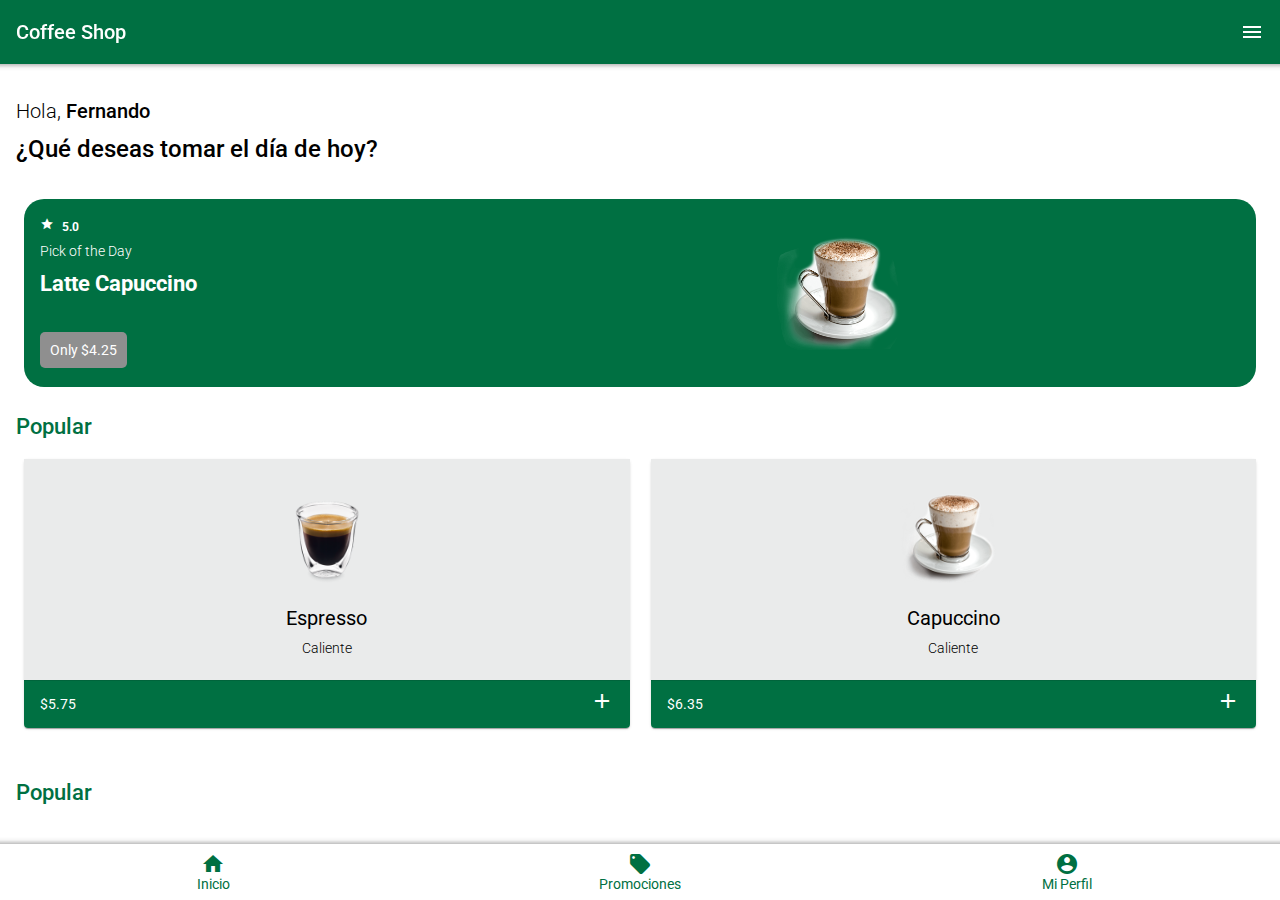
==== index.html @ 2dcdbfab "Start" ====
<!doctype html>
<html>
<head>
<meta charset="utf-8">
<meta name="viewport" content="width=device-width, initial-scale=1.0">
<title>CoffeeAPP</title>
<link href="css/framework7.bundle.min.css" rel="stylesheet">
<link href="https://fonts.googleapis.com/icon?family=Material+Icons" rel="stylesheet">
<link href="css/style.css" rel="stylesheet">
</head>

<body>
	
	<div id="app">

      <!-- Your main view, should have "view-main" class -->
      <section class="view view-main view-init">
        
        
        <section class="panel panel-left panel-cover">
        	<div class="panel-top">
        		Menú
        	</div>
        	
        	<div class="list list-menu media-list">
        		<ul>
        			<li>
					  <a href="/home/" class="item-link item-content panel-close">
						<div class="item-media">
							<i class="material-icons">home</i>
						</div>
						<div class="item-inner">
						  <h4 class="item-title">Inicio</h4>
						</div>
					  </a>
					</li>
       	
       				<li>
					  <a href="#" class="item-link item-content panel-close">
						<div class="item-media">
							<i class="material-icons">local_offer</i>
						</div>
						<div class="item-inner">
						  <h4 class="item-title">Promociones</h4>
						</div>
					  </a>
					</li>
       				
       				<li>
					  <a href="#" class="item-link item-content panel-close">
						<div class="item-media">
							<i class="material-icons">account_circle</i>
						</div>
						<div class="item-inner">
						  <h4 class="item-title">Mi Perfil</h4>
						</div>
					  </a>
					</li>
        		</ul>
        	</div>
        </section>
        
        
        <!-- Initial Page, "data-name" contains page name -->
        <div data-name="home" class="page">

          <!-- Top Navbar -->
          <nav class="navbar">
            <div class="navbar-bg"></div>
            <div class="navbar-inner">
             	<div class="left"></div>
              	<div class="title">Coffee Shop</div>
              	<div class="right">
              		<a href="#" class="link panel-open" data-panel="left"><i class="material-icons">menu</i></a>
              	</div>
            </div>
          </nav>

          

          <!-- Scrollable page content -->
          <section class="page-content">
           
           	<div class="block intro">
           		<h2>Hola, <span>Fernando</span></h2>
            	<h3>¿Qué deseas tomar el día de hoy?</h3>
           	</div>
           	
           	<div class="block">
           		<article class="card card-intro">
           			<div class="card-content card-content-padding">
           				<div class="row">
           					<article class="col-60">
           						<h5><span class="material-icons">star</span> 5.0</h5>
           						<h4>Pick of the Day</h4>
           						<h3>Latte Capuccino</h3>
           						<span class="precio">Only $4.25</span>
           					</article>
           					<article class="col-40">
           						<img src="img/cafe-capuccino.png" class="img-fluid">
           					</article>
           				</div>
           			</div>
           		</article>
           	</div>
            
            <h2 class="block-title">Popular</h2>
            <div class="block">
            	
            	
            	<div class="swiper-container swiper-init" data-speed="400" data-space-between="5" data-slides-per-view="2">
					<div class="swiper-wrapper">
						<div class="swiper-slide">
							<article class="card card-popular">
								<div class="card-content card-content-padding">
									<img src="img/cafe-espresso.png" class="img-fluid">
									<h3>Espresso</h3>
									<h4>Caliente</h4>
								</div>
								<div class="card-footer">
									$5.75
									<a href="/info/"><span class="material-icons">add</span></a>
								</div>
							</article>
						</div>
						<div class="swiper-slide">
							<article class="card card-popular">
								<div class="card-content card-content-padding">
									<img src="img/cafe-capuccino.png" class="img-fluid">
									<h3>Capuccino</h3>
									<h4>Caliente</h4>
								</div>
								<div class="card-footer">
									$6.35
									<a href="/info/"><span class="material-icons">add</span></a>
								</div>
							</article>
						</div>
						<div class="swiper-slide">
							<article class="card card-popular">
								<div class="card-content card-content-padding">
									<img src="img/caramel-frappe.png" class="img-fluid">
									<h3>Caramel Frappe</h3>
									<h4>Helada</h4>
								</div>
								<div class="card-footer">
									$5.45
									<a href="/info/"><span class="material-icons">add</span></a>
								</div>
							</article>
						</div>
						
					</div>
				</div>
            	
            </div>
            
            <h2 class="block-title">Popular</h2>
            
          </section><!--content-->
          
        </div><!--page-->
        
        <div class="toolbar tabbar tabbar-labels toolbar-bottom">
			<div class="toolbar-inner">
			  <a class="link"><i class="material-icons">home</i> <span class="tabbar-label">Inicio</span></a>
			  <a class="link"><i class="material-icons">local_offer</i> <span class="tabbar-label">Promociones</span></a>
			  <a class="link"><i class="material-icons">account_circle</i> <span class="tabbar-label">Mi Perfil</span></a>
			</div>
		</div>
        
      </section><!--view-->
      
    </div><!--app-->
	
	

	<script src="js/framework7.bundle.min.js"></script>
	<script src="js/my-app.js"></script>

</body>
</html>
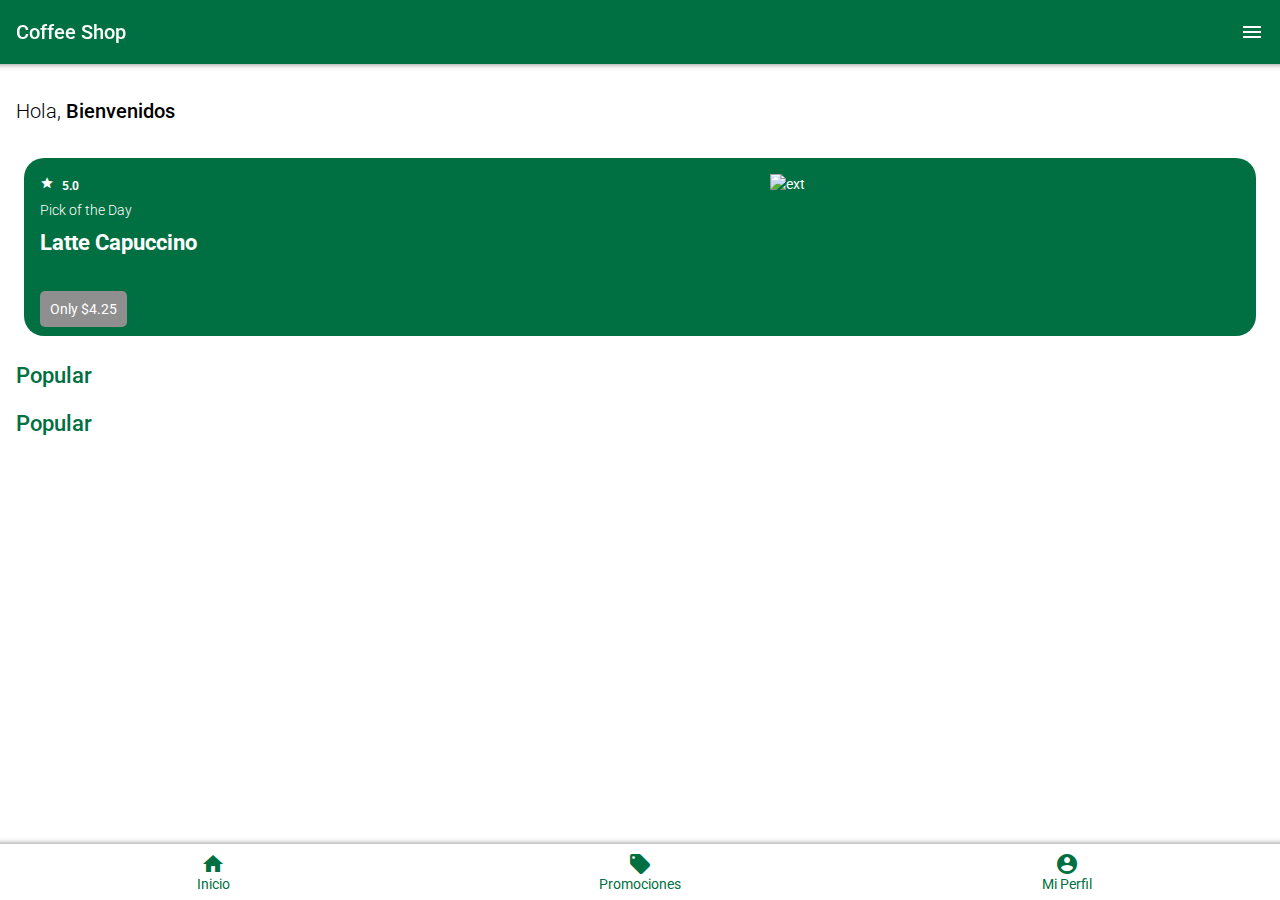
==== commit 3af0090e: "Image Deletion" ====
--- a/index.html
+++ b/index.html
@@ -82,8 +82,7 @@
           <section class="page-content">
            
            	<div class="block intro">
-           		<h2>Hola, <span>Fernando</span></h2>
-            	<h3>¿Qué deseas tomar el día de hoy?</h3>
+           		<h2>Hola, <span>Bienvenidos</span></h2>
            	</div>
            	
            	<div class="block">
@@ -97,7 +96,7 @@
            						<span class="precio">Only $4.25</span>
            					</article>
            					<article class="col-40">
-           						<img src="img/cafe-capuccino.png" class="img-fluid">
+           						<img src="img/cafe-capuccino.png" alt="ext" class="img-fluid">
            					</article>
            				</div>
            			</div>
@@ -105,55 +104,7 @@
            	</div>
             
             <h2 class="block-title">Popular</h2>
-            <div class="block">
             	
-            	
-            	<div class="swiper-container swiper-init" data-speed="400" data-space-between="5" data-slides-per-view="2">
-					<div class="swiper-wrapper">
-						<div class="swiper-slide">
-							<article class="card card-popular">
-								<div class="card-content card-content-padding">
-									<img src="img/cafe-espresso.png" class="img-fluid">
-									<h3>Espresso</h3>
-									<h4>Caliente</h4>
-								</div>
-								<div class="card-footer">
-									$5.75
-									<a href="/info/"><span class="material-icons">add</span></a>
-								</div>
-							</article>
-						</div>
-						<div class="swiper-slide">
-							<article class="card card-popular">
-								<div class="card-content card-content-padding">
-									<img src="img/cafe-capuccino.png" class="img-fluid">
-									<h3>Capuccino</h3>
-									<h4>Caliente</h4>
-								</div>
-								<div class="card-footer">
-									$6.35
-									<a href="/info/"><span class="material-icons">add</span></a>
-								</div>
-							</article>
-						</div>
-						<div class="swiper-slide">
-							<article class="card card-popular">
-								<div class="card-content card-content-padding">
-									<img src="img/caramel-frappe.png" class="img-fluid">
-									<h3>Caramel Frappe</h3>
-									<h4>Helada</h4>
-								</div>
-								<div class="card-footer">
-									$5.45
-									<a href="/info/"><span class="material-icons">add</span></a>
-								</div>
-							</article>
-						</div>
-						
-					</div>
-				</div>
-            	
-            </div>
             
             <h2 class="block-title">Popular</h2>
             
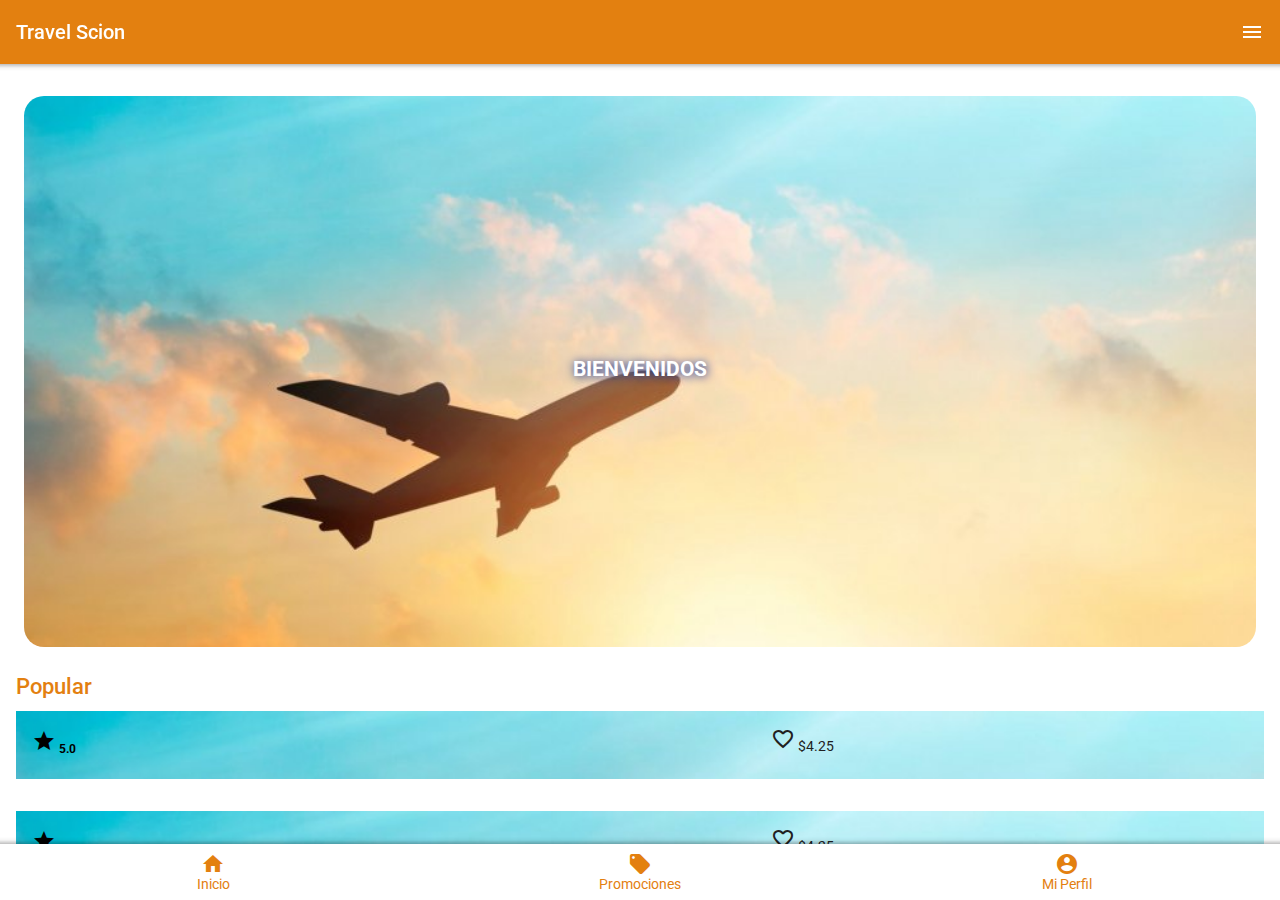
==== commit 137cea24: "Cards" ====
--- a/index.html
+++ b/index.html
@@ -3,7 +3,7 @@
 <head>
 <meta charset="utf-8">
 <meta name="viewport" content="width=device-width, initial-scale=1.0">
-<title>CoffeeAPP</title>
+<title>TravelAPP</title>
 <link href="css/framework7.bundle.min.css" rel="stylesheet">
 <link href="https://fonts.googleapis.com/icon?family=Material+Icons" rel="stylesheet">
 <link href="css/style.css" rel="stylesheet">
@@ -69,7 +69,7 @@
             <div class="navbar-bg"></div>
             <div class="navbar-inner">
              	<div class="left"></div>
-              	<div class="title">Coffee Shop</div>
+              	<div class="title">Travel Scion</div>
               	<div class="right">
               		<a href="#" class="link panel-open" data-panel="left"><i class="material-icons">menu</i></a>
               	</div>
@@ -80,31 +80,72 @@
 
           <!-- Scrollable page content -->
           <section class="page-content">
-           
-           	<div class="block intro">
-           		<h2>Hola, <span>Bienvenidos</span></h2>
-           	</div>
            	
-           	<div class="block">
+           	<div class="block" id="home">
            		<article class="card card-intro">
            			<div class="card-content card-content-padding">
-           				<div class="row">
-           					<article class="col-60">
-           						<h5><span class="material-icons">star</span> 5.0</h5>
-           						<h4>Pick of the Day</h4>
-           						<h3>Latte Capuccino</h3>
-           						<span class="precio">Only $4.25</span>
-           					</article>
-           					<article class="col-40">
-           						<img src="img/cafe-capuccino.png" alt="ext" class="img-fluid">
-           					</article>
-           				</div>
+           				<h2>BIENVENIDOS</h2>
            			</div>
            		</article>
            	</div>
             
             <h2 class="block-title">Popular</h2>
-            	
+			  
+              <div class="block" id="pop1">
+			  	<div class="card-content card-content-padding">
+					<div class="row">
+						<article class="col-60">
+							<h5><span class="material-icons">star</span> 5.0</h5>
+						</article>
+						<article class="col-40">
+							<span class="material-icons">favorite_border</span>
+							<span class="precio">$4.25</span>
+						</article>
+					</div>
+				</div>
+			  </div>
+			  
+			  <div class="block" id="pop2">
+			  	<div class="card-content card-content-padding">
+					<div class="row">
+						<article class="col-60">
+							<h5><span class="material-icons">star</span> 5.0</h5>
+						</article>
+						<article class="col-40">
+							<span class="material-icons">favorite_border</span>
+							<span class="precio">$4.25</span>
+						</article>
+					</div>
+				  </div>
+			  </div>
+			  
+			  <div class="block" id="pop3">
+			  	<div class="card-content card-content-padding">
+					<div class="row">
+						<article class="col-60">
+							<h5><span class="material-icons">star</span> 5.0</h5>
+						</article>
+						<article class="col-40">
+							<span class="material-icons">favorite_border</span>
+							<span class="precio">$4.25</span>
+						</article>
+					</div>
+				  </div>
+			  </div>
+			  
+			  <div class="block" id="pop4">
+			  	<div class="card-content card-content-padding">
+					<div class="row">
+						<article class="col-60">
+							<h5><span class="material-icons">star</span> 5.0</h5>
+						</article>
+						<article class="col-40">
+							<span class="material-icons">favorite_border</span>
+							<span class="precio">$4.25</span>
+						</article>
+					</div>
+				  </div>
+			  </div>
             
             <h2 class="block-title">Popular</h2>
             
@@ -114,7 +155,7 @@
         
         <div class="toolbar tabbar tabbar-labels toolbar-bottom">
 			<div class="toolbar-inner">
-			  <a class="link"><i class="material-icons">home</i> <span class="tabbar-label">Inicio</span></a>
+			  <a class="link" href="/home/"><i class="material-icons">home</i> <span class="tabbar-label">Inicio</span></a>
 			  <a class="link"><i class="material-icons">local_offer</i> <span class="tabbar-label">Promociones</span></a>
 			  <a class="link"><i class="material-icons">account_circle</i> <span class="tabbar-label">Mi Perfil</span></a>
 			</div>
--- a/css/style.css
+++ b/css/style.css
@@ -1,10 +1,10 @@
 @import url('https://fonts.googleapis.com/css2?family=Roboto:wght@100;300;400;500;700&display=swap');
 :root{
-    --f7-theme-color:#007042;
-    --f7-navbar-bg-color: #007042; /*navbar*/
+    --f7-theme-color:#e38010;
+    --f7-navbar-bg-color: #e38010; /*navbar*/
     --f7-navbar-text-color:#fff;
     --f7-bars-bg-color:#fff;/*toolbar*/
-	--color-verde:#007042;
+	--color-verde:#e38010;
 	--color-gris: #8f8f8f;
 	--color-negro: #000;
 	--fondo-gris:#eaebeb;
@@ -21,6 +21,44 @@
 p{
 	margin: 5px 0;
 }
+
+#home .card{
+	background-image: url("../img/getty_583734066_335273.jpg");
+	background-repeat: no-repeat;
+	background-size: cover;
+}
+
+#home h2{
+	padding: 20% 0;
+	text-align: center;
+	color: #fff;
+	text-shadow: 1px 1px 10px #002696;
+}
+
+#pop1 .card-content{
+	background-image: url("../img/getty_583734066_335273.jpg");
+	background-repeat: no-repeat;
+	background-size: cover;
+}
+
+#pop2 .card-content{
+	background-image: url("../img/getty_583734066_335273.jpg");
+	background-repeat: no-repeat;
+	background-size: cover;
+}
+
+#pop3 .card-content{
+	background-image: url("../img/getty_583734066_335273.jpg");
+	background-repeat: no-repeat;
+	background-size: cover;
+}
+
+#pop4 .card-content{
+	background-image: url("../img/getty_583734066_335273.jpg");
+	background-repeat: no-repeat;
+	background-size: cover;
+}
+
 .navbar a{
 	color: #fff;
 }
@@ -42,8 +80,7 @@
 }
 
 .card-intro{
-	background-color: var(--color-verde);
-	color: #fff;
+	color: #000;
 	box-shadow: none;
 	border-radius: 20px;
 }
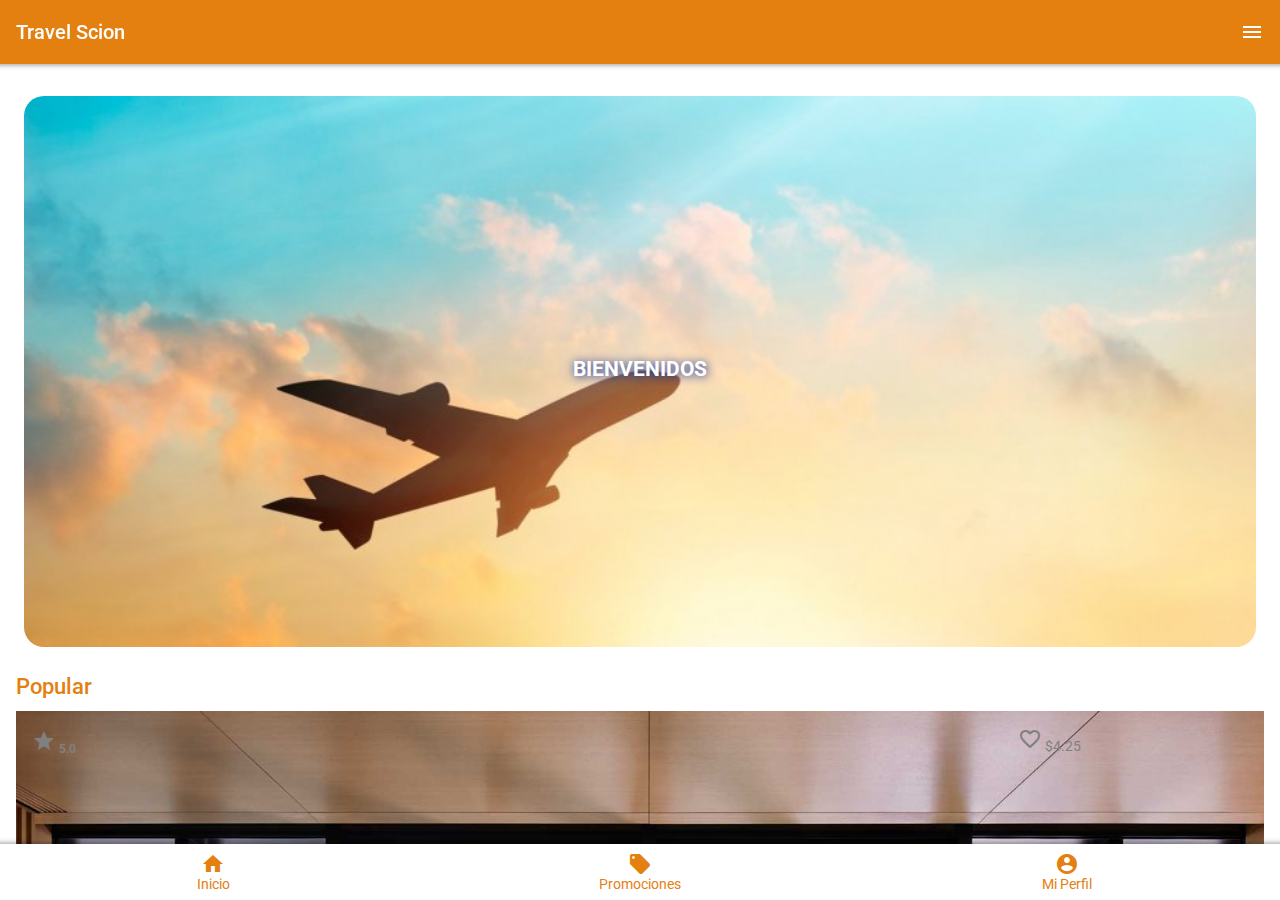
==== commit 1c26eaa7: "Finished Inicio" ====
--- a/index.html
+++ b/index.html
@@ -91,59 +91,79 @@
             
             <h2 class="block-title">Popular</h2>
 			  
-              <div class="block" id="pop1">
+              <div class="block" id="pop1">	
+			  <a href="/info/">
 			  	<div class="card-content card-content-padding">
 					<div class="row">
-						<article class="col-60">
+						<article class="col-80">
 							<h5><span class="material-icons">star</span> 5.0</h5>
 						</article>
-						<article class="col-40">
+						<article class="col-20">
 							<span class="material-icons">favorite_border</span>
 							<span class="precio">$4.25</span>
 						</article>
 					</div>
 				</div>
+			  	<div class="card-cont card-content-padding">
+					<h3>Kyoto, <span>Japan</span></h3>
+					<h4>International</h4>
+			  	</div>
+			  </a>
 			  </div>
 			  
 			  <div class="block" id="pop2">
+			  <a href="/info2/">
 			  	<div class="card-content card-content-padding">
 					<div class="row">
-						<article class="col-60">
+						<article class="col-80">
 							<h5><span class="material-icons">star</span> 5.0</h5>
 						</article>
-						<article class="col-40">
+						<article class="col-20">
 							<span class="material-icons">favorite_border</span>
 							<span class="precio">$4.25</span>
 						</article>
 					</div>
 				  </div>
+				  <div class="card-cont card-content-padding">
+			 		<h3>Caesarea, <span>Israel</span></h3>
+					<h4>International</h4>
+				  </div>
+			  </a>
 			  </div>
 			  
 			  <div class="block" id="pop3">
 			  	<div class="card-content card-content-padding">
 					<div class="row">
-						<article class="col-60">
+						<article class="col-80">
 							<h5><span class="material-icons">star</span> 5.0</h5>
 						</article>
-						<article class="col-40">
+						<article class="col-20">
 							<span class="material-icons">favorite_border</span>
 							<span class="precio">$4.25</span>
 						</article>
 					</div>
+				  </div>
+				  <div class="card-cont card-content-padding">
+			 		<h3>Big Island, <span>Hawaii</span></h3>
+					<h4>International</h4>
 				  </div>
 			  </div>
 			  
 			  <div class="block" id="pop4">
 			  	<div class="card-content card-content-padding">
 					<div class="row">
-						<article class="col-60">
+						<article class="col-80">
 							<h5><span class="material-icons">star</span> 5.0</h5>
 						</article>
-						<article class="col-40">
+						<article class="col-20">
 							<span class="material-icons">favorite_border</span>
 							<span class="precio">$4.25</span>
 						</article>
 					</div>
+				  </div>
+				  <div class="card-cont card-content-padding">
+			 		<h3>Arequipa, <span>Peru</span></h3>
+					<h4>International</h4>
 				  </div>
 			  </div>
             
@@ -164,8 +184,6 @@
       </section><!--view-->
       
     </div><!--app-->
-	
-	
 
 	<script src="js/framework7.bundle.min.js"></script>
 	<script src="js/my-app.js"></script>
--- a/css/style.css
+++ b/css/style.css
@@ -35,28 +35,70 @@
 	text-shadow: 1px 1px 10px #002696;
 }
 
+#pop1, #pop2, #pop3, #pop4 {
+	color: #808080;
+}
+
+#pop1 h5, #pop2 h5, #pop3 h5, #pop4 h5 {
+	color:#808080;
+}
+
 #pop1 .card-content{
-	background-image: url("../img/getty_583734066_335273.jpg");
-	background-repeat: no-repeat;
-	background-size: cover;
+	background-image: url("../img/Kyoto, Japan.jpg");
+	background-repeat: no-repeat;
+	background-size: cover;
+	color: #808080;
+}
+
+#pop1 span.material-icons {
+	margin-bottom: 25%;
+}
+
+#pop1 .card-cont{
+	background-color: #e38010;
 }
 
 #pop2 .card-content{
-	background-image: url("../img/getty_583734066_335273.jpg");
-	background-repeat: no-repeat;
-	background-size: cover;
+	background-image: url("../img/Caesarea, Israel.jpg");
+	background-repeat: no-repeat;
+	background-size: cover;
+	color: #808080;
+}
+
+#pop2 span.material-icons {
+	margin-bottom: 25%;
+}
+
+#pop2 .card-cont{
+	background-color: #e38010;
 }
 
 #pop3 .card-content{
-	background-image: url("../img/getty_583734066_335273.jpg");
-	background-repeat: no-repeat;
-	background-size: cover;
+	background-image: url("../img/Big Island, Hawaii.jpg");
+	background-repeat: no-repeat;
+	background-size: cover;
+}
+
+#pop3 span.material-icons {
+	margin-bottom: 25%;
+}
+
+#pop3 .card-cont{
+	background-color: #e38010;
 }
 
 #pop4 .card-content{
-	background-image: url("../img/getty_583734066_335273.jpg");
-	background-repeat: no-repeat;
-	background-size: cover;
+	background-image: url("../img/Arequipa, Peru.jpg");
+	background-repeat: no-repeat;
+	background-size: cover;
+}
+
+#pop4 span.material-icons {
+	margin-bottom: 25%;
+}
+
+#pop4 .card-cont{
+	background-color: #e38010;
 }
 
 .navbar a{
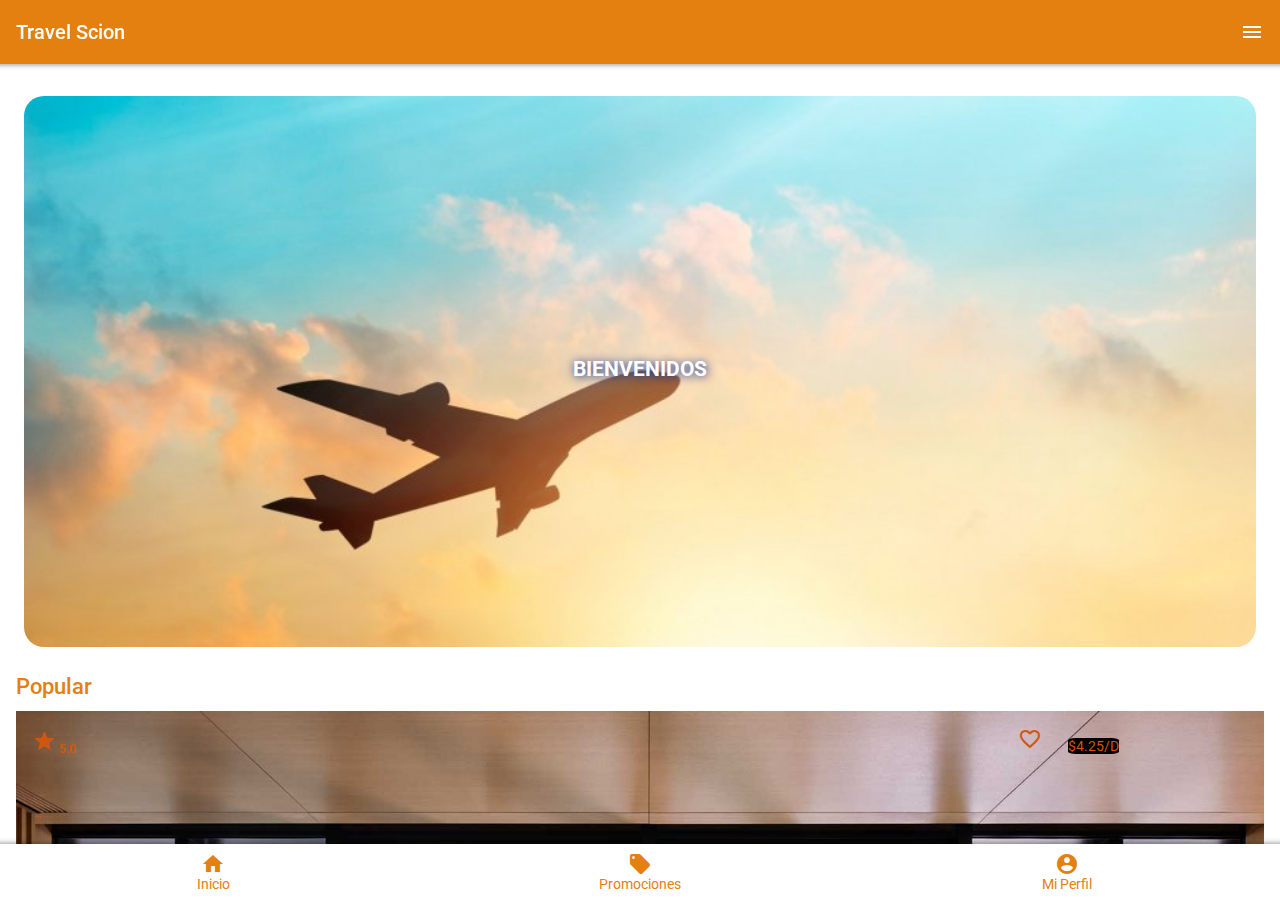
==== commit 6a5c3088: "Final" ====
--- a/index.html
+++ b/index.html
@@ -100,7 +100,7 @@
 						</article>
 						<article class="col-20">
 							<span class="material-icons">favorite_border</span>
-							<span class="precio">$4.25</span>
+							<span class="precio">$4.25/D</span>
 						</article>
 					</div>
 				</div>
@@ -120,7 +120,7 @@
 						</article>
 						<article class="col-20">
 							<span class="material-icons">favorite_border</span>
-							<span class="precio">$4.25</span>
+							<span class="precio">$4.25/D</span>
 						</article>
 					</div>
 				  </div>
@@ -139,7 +139,7 @@
 						</article>
 						<article class="col-20">
 							<span class="material-icons">favorite_border</span>
-							<span class="precio">$4.25</span>
+							<span class="precio">$4.25/D</span>
 						</article>
 					</div>
 				  </div>
@@ -157,7 +157,7 @@
 						</article>
 						<article class="col-20">
 							<span class="material-icons">favorite_border</span>
-							<span class="precio">$4.25</span>
+							<span class="precio">$4.25/D</span>
 						</article>
 					</div>
 				  </div>
--- a/css/style.css
+++ b/css/style.css
@@ -36,18 +36,24 @@
 }
 
 #pop1, #pop2, #pop3, #pop4 {
-	color: #808080;
+	color: #d1560f;
 }
 
 #pop1 h5, #pop2 h5, #pop3 h5, #pop4 h5 {
-	color:#808080;
+	color:#d1560f;
+}
+
+#pop1 span.precio, #pop2 span.precio, #pop3 span.precio, #pop4 span.precio {
+	background-color: #000;
+	margin: 10%;
+	border-radius: 15%;
 }
 
 #pop1 .card-content{
 	background-image: url("../img/Kyoto, Japan.jpg");
 	background-repeat: no-repeat;
 	background-size: cover;
-	color: #808080;
+	color:#d1560f;
 }
 
 #pop1 span.material-icons {
@@ -62,7 +68,7 @@
 	background-image: url("../img/Caesarea, Israel.jpg");
 	background-repeat: no-repeat;
 	background-size: cover;
-	color: #808080;
+	color:#d1560f;
 }
 
 #pop2 span.material-icons {
